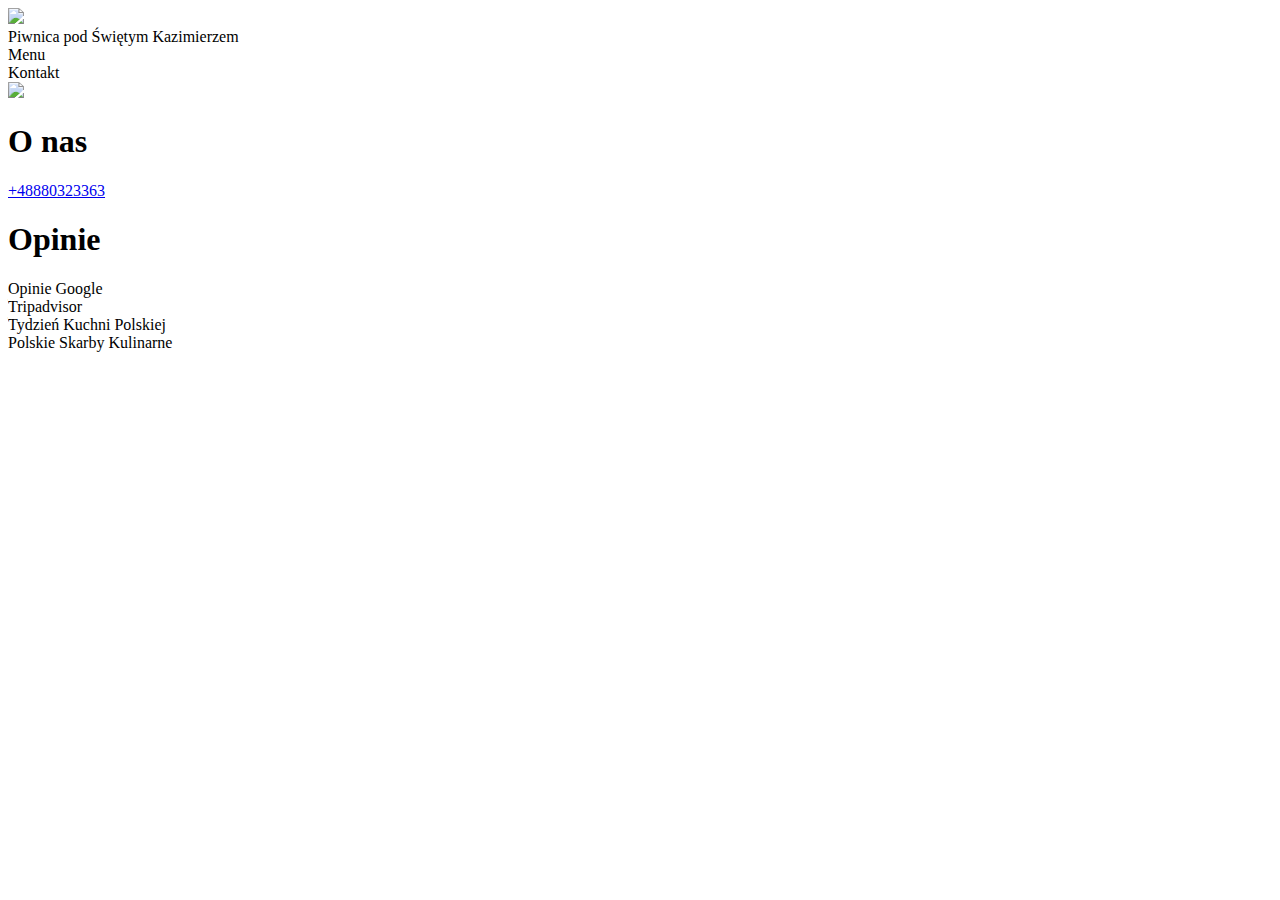
==== public-html/Kontakt/index.html @ 4cba8922 "temp" ====
<!DOCTYPE html>
<html>
  <head>
    <meta
      name="viewport"
      content="width=device-width, initial-scale=1.0"
      charset="UTF-8"
    />

    <meta charset="utf-8" />
    <meta name="phone" content="+48880323363" />
    <meta name="email" content="zamosckazimierz@gmail.com" />
    <meta name="address" content="Rynek Wielki 6 i 8, 22-400 Zamość, Polska" />
    <meta name="geo.placename" content="Zamość" />
    <meta name="geo.region" content="PL" />
    <meta name="geo.position" content="50.716703;23.2533671" />
    <meta name="ICBM" content="50.716703, 23.2533671" />
    <meta
      property="restaurant:contact_info:street_address"
      content="Rynek Wielki 6 i 8"
    />
    <meta property="restaurant:contact_info:postal_code" content="22-400" />
    <meta property="restaurant:contact_info:country_name" content="Polska" />
    <meta
      property="restaurant:contact_info:email"
      content="zamosckazimierz@gmail.com"
    />
    <meta
      property="restaurant:contact_info:phone_number"
      content="+48880323363"
    />
    <meta property="place:location:latitude" content="50.716703" />
    <meta property="place:location:longitude" content="23.2533671" />
    <title>Piwnica pod Świętym Kazimierzem</title>
    <link rel="stylesheet" href="strona.css" />
    <link rel="icon" type="image/x-icon" href="ikona kwadrat.png" />
  </head>

  <body>
    <div id="Topbar">
      <div class="Internal">
        <div id="mainButton" class="button">
          <div class="Internal">
            <img src="ikona.png" />
            <div>Piwnica pod Świętym Kazimierzem</div>
          </div>
        </div>
        <div id="rightButtons">
          <div id="foodButton" class="button">
            <div class="Internal">Menu</div>
          </div>
          <div id="contactButton" class="button">
            <div class="Internal">Kontakt</div>
          </div>
        </div>
        <div id="hamburger" class="button">
          <div class="Internal">
            <img src="hamburger icon.png" />
          </div>
        </div>
      </div>
    </div>
    </div>
    <div id="MainContainer">
      <h1>O nas</h1>
      <a href="tel:+48880323363" data-contact-link="phone"> +48880323363</a>
      <h1>Opinie</h1>
      <div id="Google" class="button">Opinie Google</div>
      <div id="Tripadvisor" class="button">Tripadvisor</div>
      <div id="TKP" class="button">Tydzień Kuchni Polskiej</div>
      <div id="PSK" class="button">Polskie Skarby Kulinarne</div>
    </div>
    <script src="strona.js"></script>
  </body>
</html>
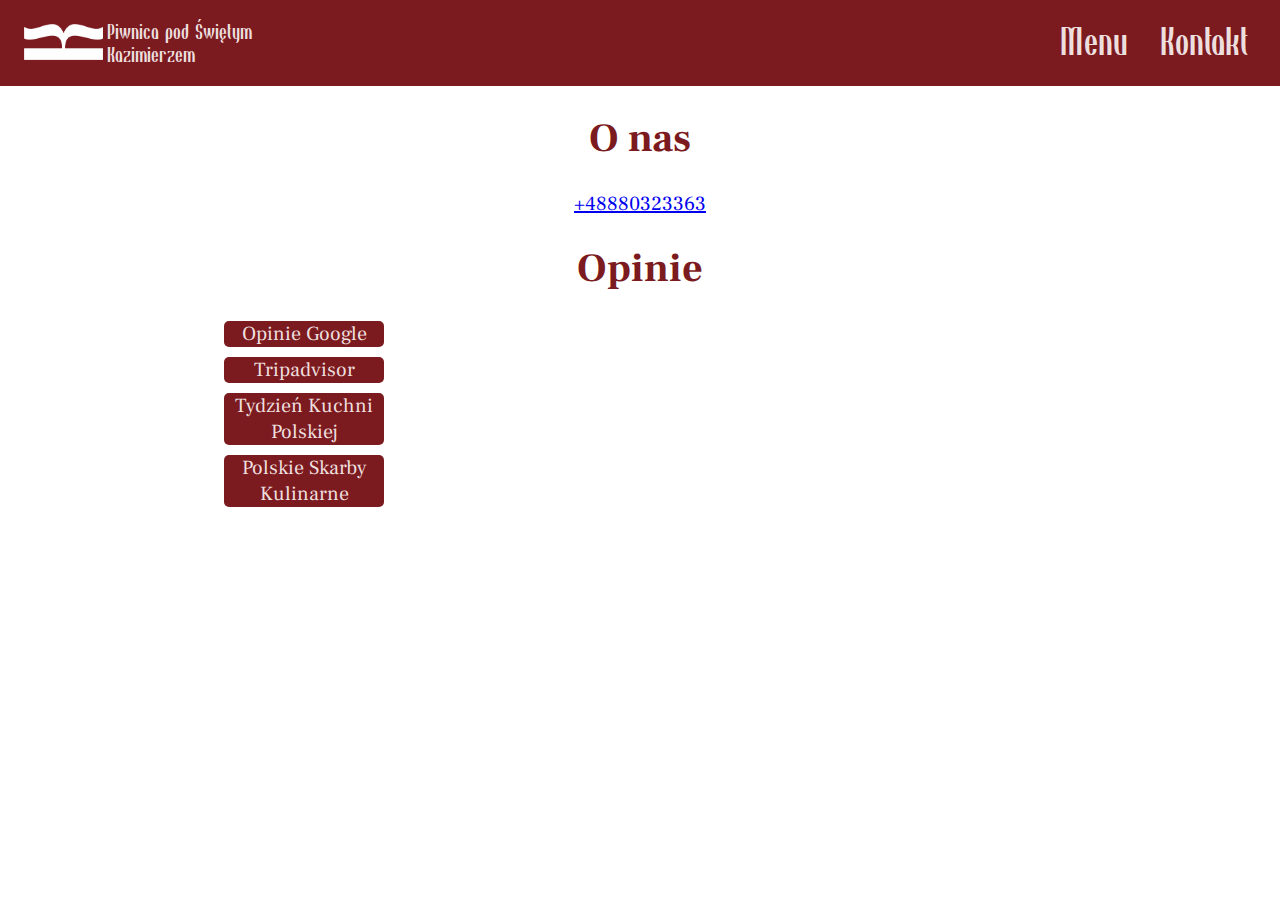
==== commit b05a5959: "updated links" ====
--- a/public-html/Kontakt/index.html
+++ b/public-html/Kontakt/index.html
@@ -1,6 +1,7 @@
 <!DOCTYPE html>
 <html>
   <head>
+    <base href="..\Assets\">
     <meta
       name="viewport"
       content="width=device-width, initial-scale=1.0"
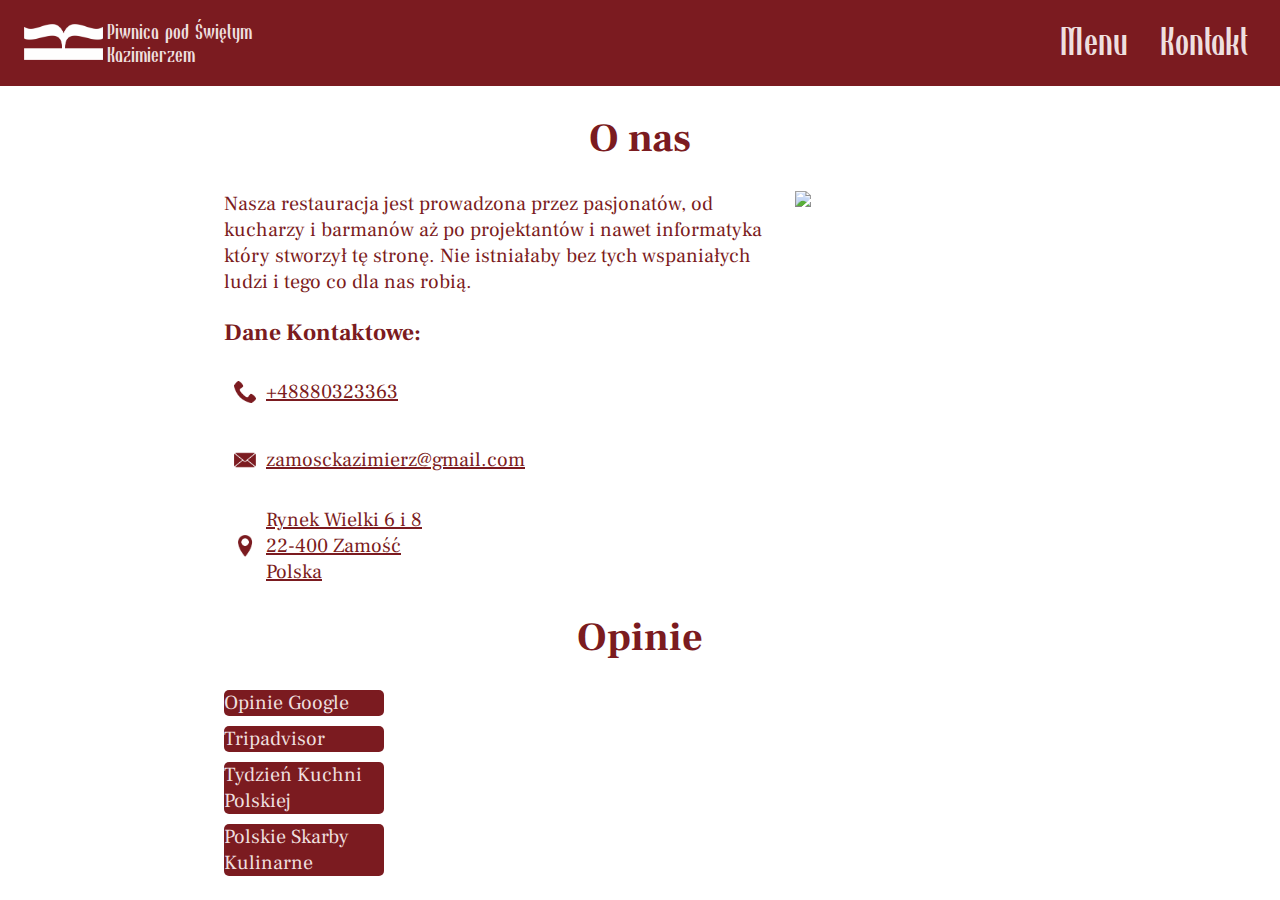
==== commit 928e74d1: "update" ====
--- a/public-html/Kontakt/index.html
+++ b/public-html/Kontakt/index.html
@@ -1,7 +1,7 @@
 <!DOCTYPE html>
 <html>
   <head>
-    <base href="..\Assets\">
+    <base href="..\Assets\" />
     <meta
       name="viewport"
       content="width=device-width, initial-scale=1.0"
@@ -61,10 +61,32 @@
         </div>
       </div>
     </div>
-    </div>
     <div id="MainContainer">
       <h1>O nas</h1>
-      <a href="tel:+48880323363" data-contact-link="phone"> +48880323363</a>
+      <div class="box">
+        <div>
+          Nasza restauracja jest prowadzona przez pasjonatów, od kucharzy i
+          barmanów aż po projektantów i nawet informatyka który stworzył tę
+          stronę. Nie istniałaby bez tych wspaniałych ludzi i tego co dla nas
+          robią.
+          <h3>Dane Kontaktowe:</h6>
+          <a href="tel:+48880323363" data-contact-link="phone"><img src="telefon ikona.png" class="ikona">+48880323363</a>
+          <br />
+          <a href="mailto:zamosckazimierz@gmail.com" data-contact-link="mail">
+            <img src="mail ikona.png" class="ikona">zamosckazimierz@gmail.com</a
+          >
+          <br />
+          <a
+            href="https://www.google.com/maps/place/Restauracja+Piwnica+pod+%C5%9Aw.+Kazimierzem/@50.7167165,23.2506477,17z/data=!3m1!4b1!4m6!3m5!1s0x47236700eb378b11:0xbd66a50a817ab120!8m2!3d50.7167165!4d23.2532226!16s%2Fg%2F11hld850tm?entry=ttu&g_ep=EgoyMDI0MTExMS4wIKXMDSoASAFQAw%3D%3D"
+          >
+          <img src="address ikona.png" class="ikona">
+            Rynek Wielki 6 i 8 <br />
+            22-400 Zamość <br />
+            Polska</a
+          >
+        </div>
+        <img src="Pasjonat.png">
+      </div>
       <h1>Opinie</h1>
       <div id="Google" class="button">Opinie Google</div>
       <div id="Tripadvisor" class="button">Tripadvisor</div>
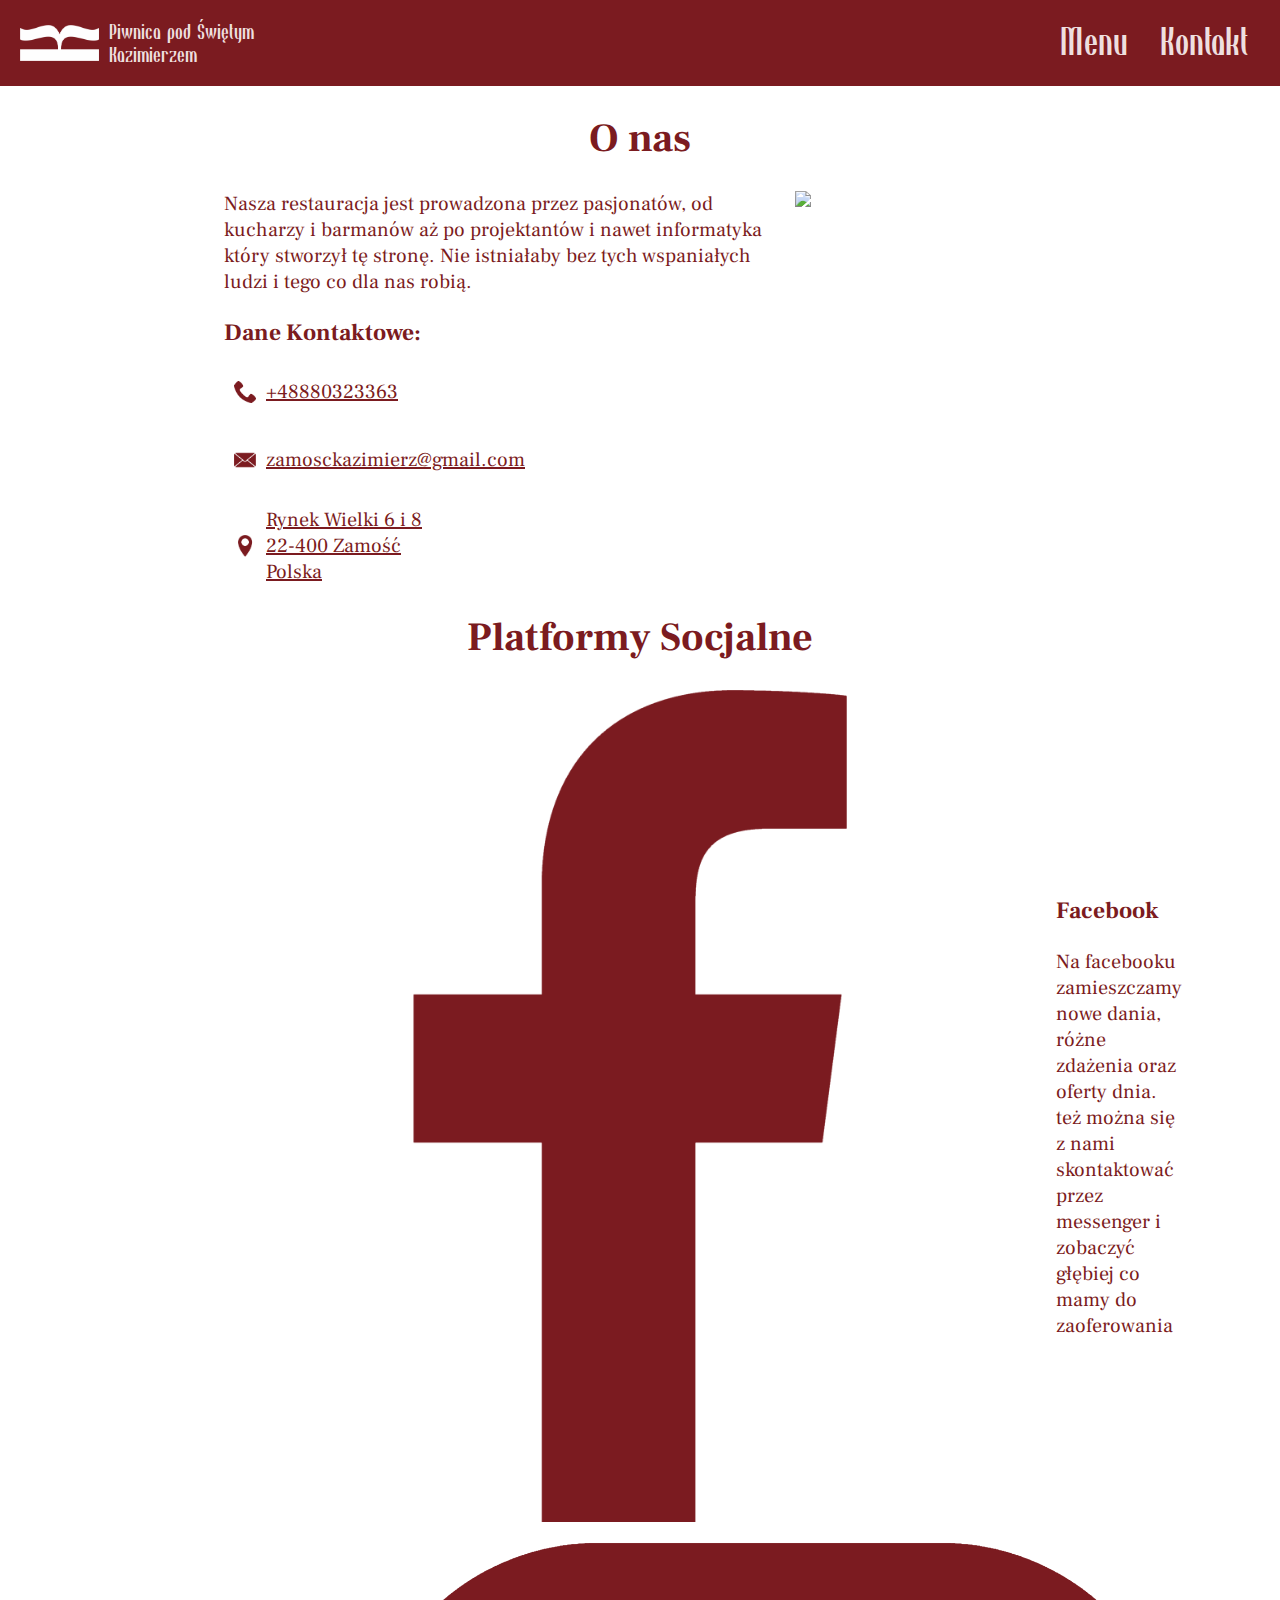
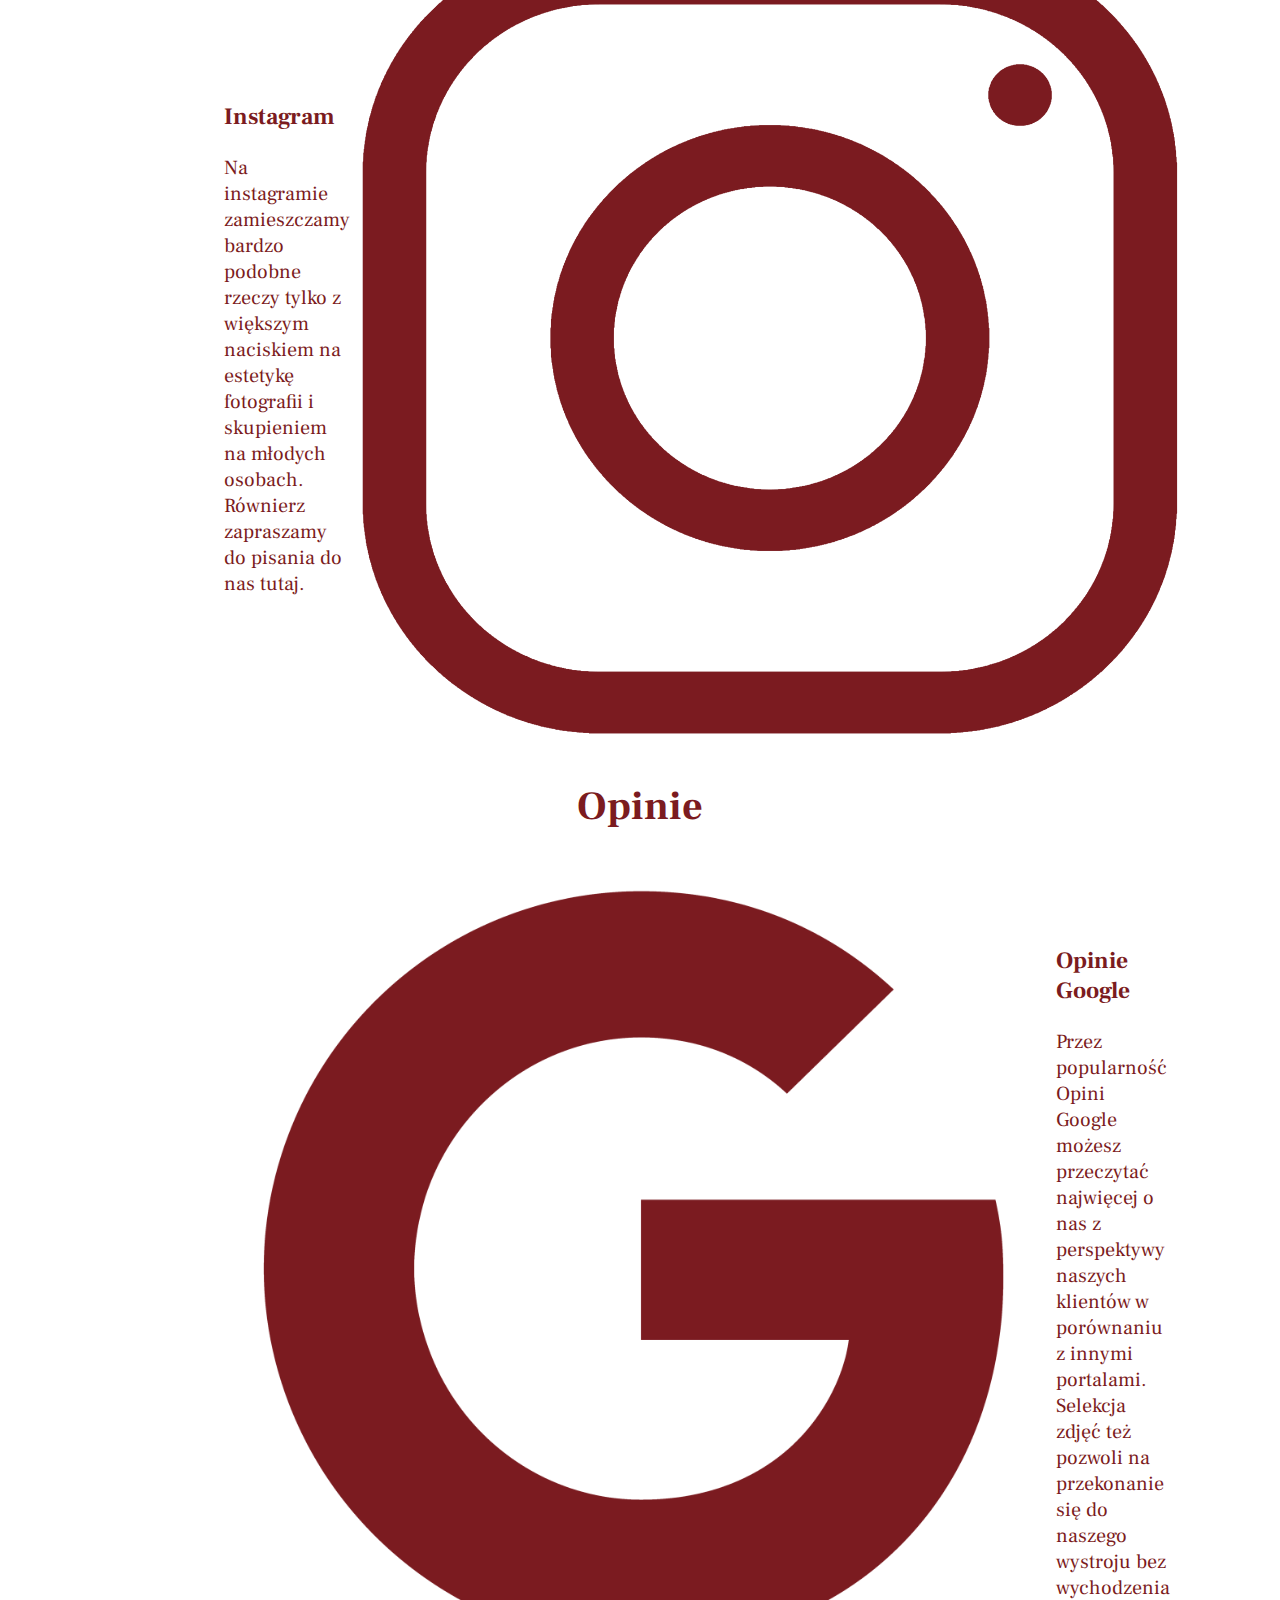
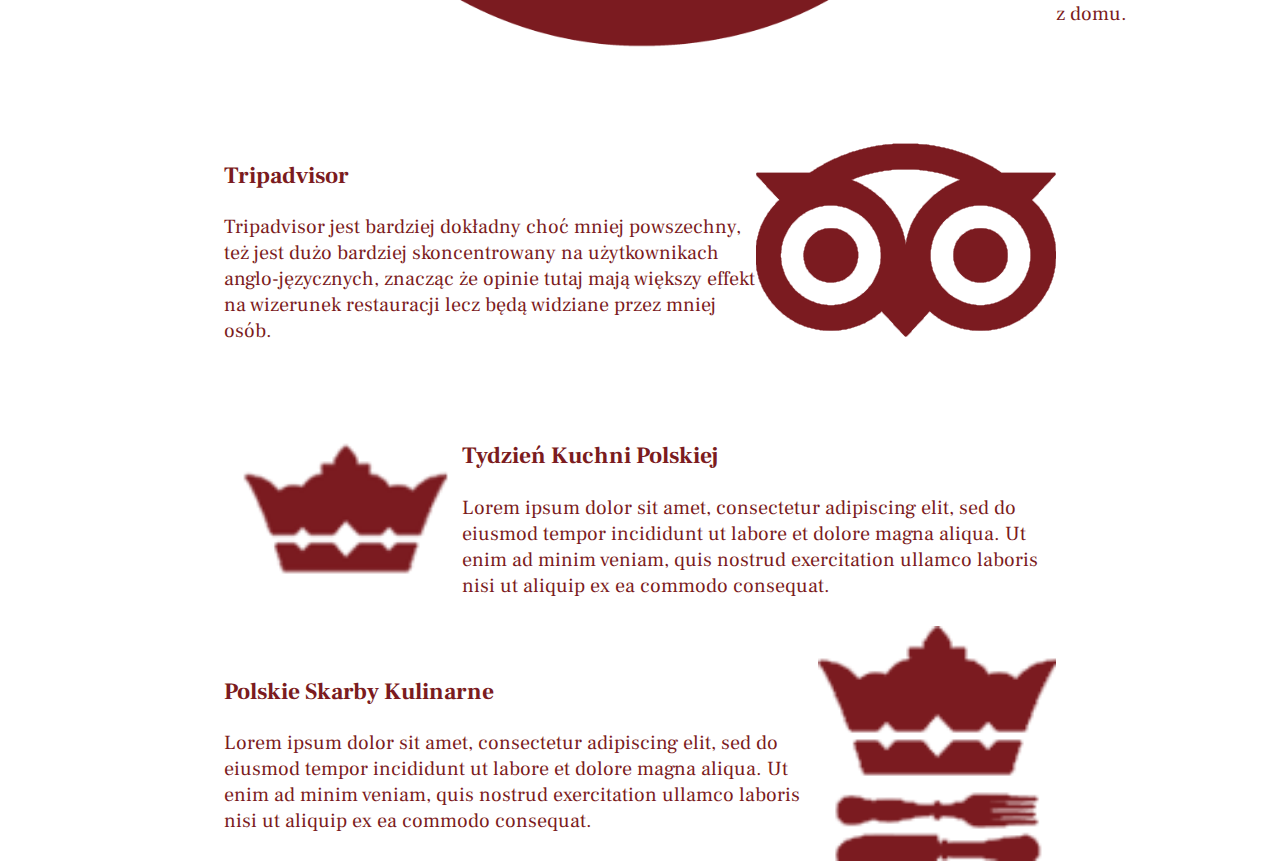
==== commit fd8af2fc: "contact page" ====
--- a/public-html/Kontakt/index.html
+++ b/public-html/Kontakt/index.html
@@ -69,29 +69,107 @@
           barmanów aż po projektantów i nawet informatyka który stworzył tę
           stronę. Nie istniałaby bez tych wspaniałych ludzi i tego co dla nas
           robią.
-          <h3>Dane Kontaktowe:</h6>
-          <a href="tel:+48880323363" data-contact-link="phone"><img src="telefon ikona.png" class="ikona">+48880323363</a>
+          <h3>Dane Kontaktowe:</h3>
+          <a href="tel:+48880323363" data-contact-link="phone"
+            ><img src="telefon ikona.png" class="ikona" />+48880323363</a
+          >
           <br />
           <a href="mailto:zamosckazimierz@gmail.com" data-contact-link="mail">
-            <img src="mail ikona.png" class="ikona">zamosckazimierz@gmail.com</a
+            <img
+              src="mail ikona.png"
+              class="ikona"
+            />zamosckazimierz@gmail.com</a
           >
           <br />
           <a
             href="https://www.google.com/maps/place/Restauracja+Piwnica+pod+%C5%9Aw.+Kazimierzem/@50.7167165,23.2506477,17z/data=!3m1!4b1!4m6!3m5!1s0x47236700eb378b11:0xbd66a50a817ab120!8m2!3d50.7167165!4d23.2532226!16s%2Fg%2F11hld850tm?entry=ttu&g_ep=EgoyMDI0MTExMS4wIKXMDSoASAFQAw%3D%3D"
           >
-          <img src="address ikona.png" class="ikona">
+            <img src="address ikona.png" class="ikona" />
             Rynek Wielki 6 i 8 <br />
             22-400 Zamość <br />
             Polska</a
           >
         </div>
-        <img src="Pasjonat.png">
+        <img src="Pasjonat.png" />
       </div>
+      <h1>Platformy Socjalne</h1>
+      <a
+        href="https://www.facebook.com/piwnicapodswkazimierzem"
+        class="bareLink box"
+      >
+        <img src="facebook ikona.png" />
+        <div>
+          <h3>Facebook</h3>
+          Na facebooku zamieszczamy nowe dania, różne zdażenia oraz oferty dnia.
+          też można się z nami skontaktować przez messenger i zobaczyć głębiej
+          co mamy do zaoferowania
+        </div>
+      </a>
+      <a
+        href="https://www.instagram.com/pod.sw.kazimierzem/"
+        class="bareLink box"
+      >
+        <div>
+          <h3>Instagram</h3>
+          Na instagramie zamieszczamy bardzo podobne rzeczy tylko z większym
+          naciskiem na estetykę fotografii i skupieniem na młodych osobach.
+          Równierz zapraszamy do pisania do nas tutaj.
+        </div>
+        <img src="instagram ikona.png" />
+      </a>
       <h1>Opinie</h1>
-      <div id="Google" class="button">Opinie Google</div>
-      <div id="Tripadvisor" class="button">Tripadvisor</div>
-      <div id="TKP" class="button">Tydzień Kuchni Polskiej</div>
-      <div id="PSK" class="button">Polskie Skarby Kulinarne</div>
+      <a
+        href="https://www.google.com/maps/place/Restauracja+Piwnica+pod+%C5%9Aw.+Kazimierzem/@50.7167165,23.2532226,17z/data=!3m1!4b1!4m6!3m5!1s0x47236700eb378b11:0xbd66a50a817ab120!8m2!3d50.7167165!4d23.2532226!16s%2Fg%2F11hld850tm?entry=ttu&g_ep=EgoyMDI0MTExMS4wIKXMDSoASAFQAw%3D%3D"
+        class="bareLink box"
+      >
+        <img src="google ikona.png" />
+        <div>
+          <h3>Opinie Google</h3>
+          Przez popularność Opini Google możesz przeczytać najwięcej o nas z
+          perspektywy naszych klientów w porównaniu z innymi portalami. Selekcja
+          zdjęć też pozwoli na przekonanie się do naszego wystroju bez
+          wychodzenia z domu.
+        </div>
+      </a>
+      <a
+        href="https://www.tripadvisor.com/Restaurant_Review-g274819-d24010652-Reviews-Piwnica_pod_SW_Kazimierzem-Zamosc_Lublin_Province_Eastern_Poland.html"
+        class="bareLink box"
+      >
+        <div>
+          <h3>Tripadvisor</h3>
+          Tripadvisor jest bardziej dokładny choć mniej powszechny, też jest
+          dużo bardziej skoncentrowany na użytkownikach anglo-języcznych,
+          znacząc że opinie tutaj mają większy effekt na wizerunek restauracji
+          lecz będą widziane przez mniej osób.
+        </div>
+        <img src="tripadvisor ikona.png" />
+      </a>
+      <a
+        href="https://tydzien-kuchni-polskiej.pl/piwnica-pod-sw-kazimierze"
+        class="bareLink box"
+      >
+        <img src="tkp ikona.png" />
+        <div>
+          <h3>Tydzień Kuchni Polskiej</h3>
+          Lorem ipsum dolor sit amet, consectetur adipiscing elit, sed do
+          eiusmod tempor incididunt ut labore et dolore magna aliqua. Ut enim ad
+          minim veniam, quis nostrud exercitation ullamco laboris nisi ut
+          aliquip ex ea commodo consequat.
+        </div>
+      </a>
+      <a
+        href="https://www.polskieskarby.pl/szlak-kulinarny/lubelszczyzna/restauracja-piwnica-pod-sw-kazimierzem"
+        class="bareLink box"
+      >
+        <div>
+          <h3>Polskie Skarby Kulinarne</h3>
+          Lorem ipsum dolor sit amet, consectetur adipiscing elit, sed do
+          eiusmod tempor incididunt ut labore et dolore magna aliqua. Ut enim ad
+          minim veniam, quis nostrud exercitation ullamco laboris nisi ut
+          aliquip ex ea commodo consequat.
+        </div>
+        <img src="psk ikona.png" />
+      </a>
     </div>
     <script src="strona.js"></script>
   </body>
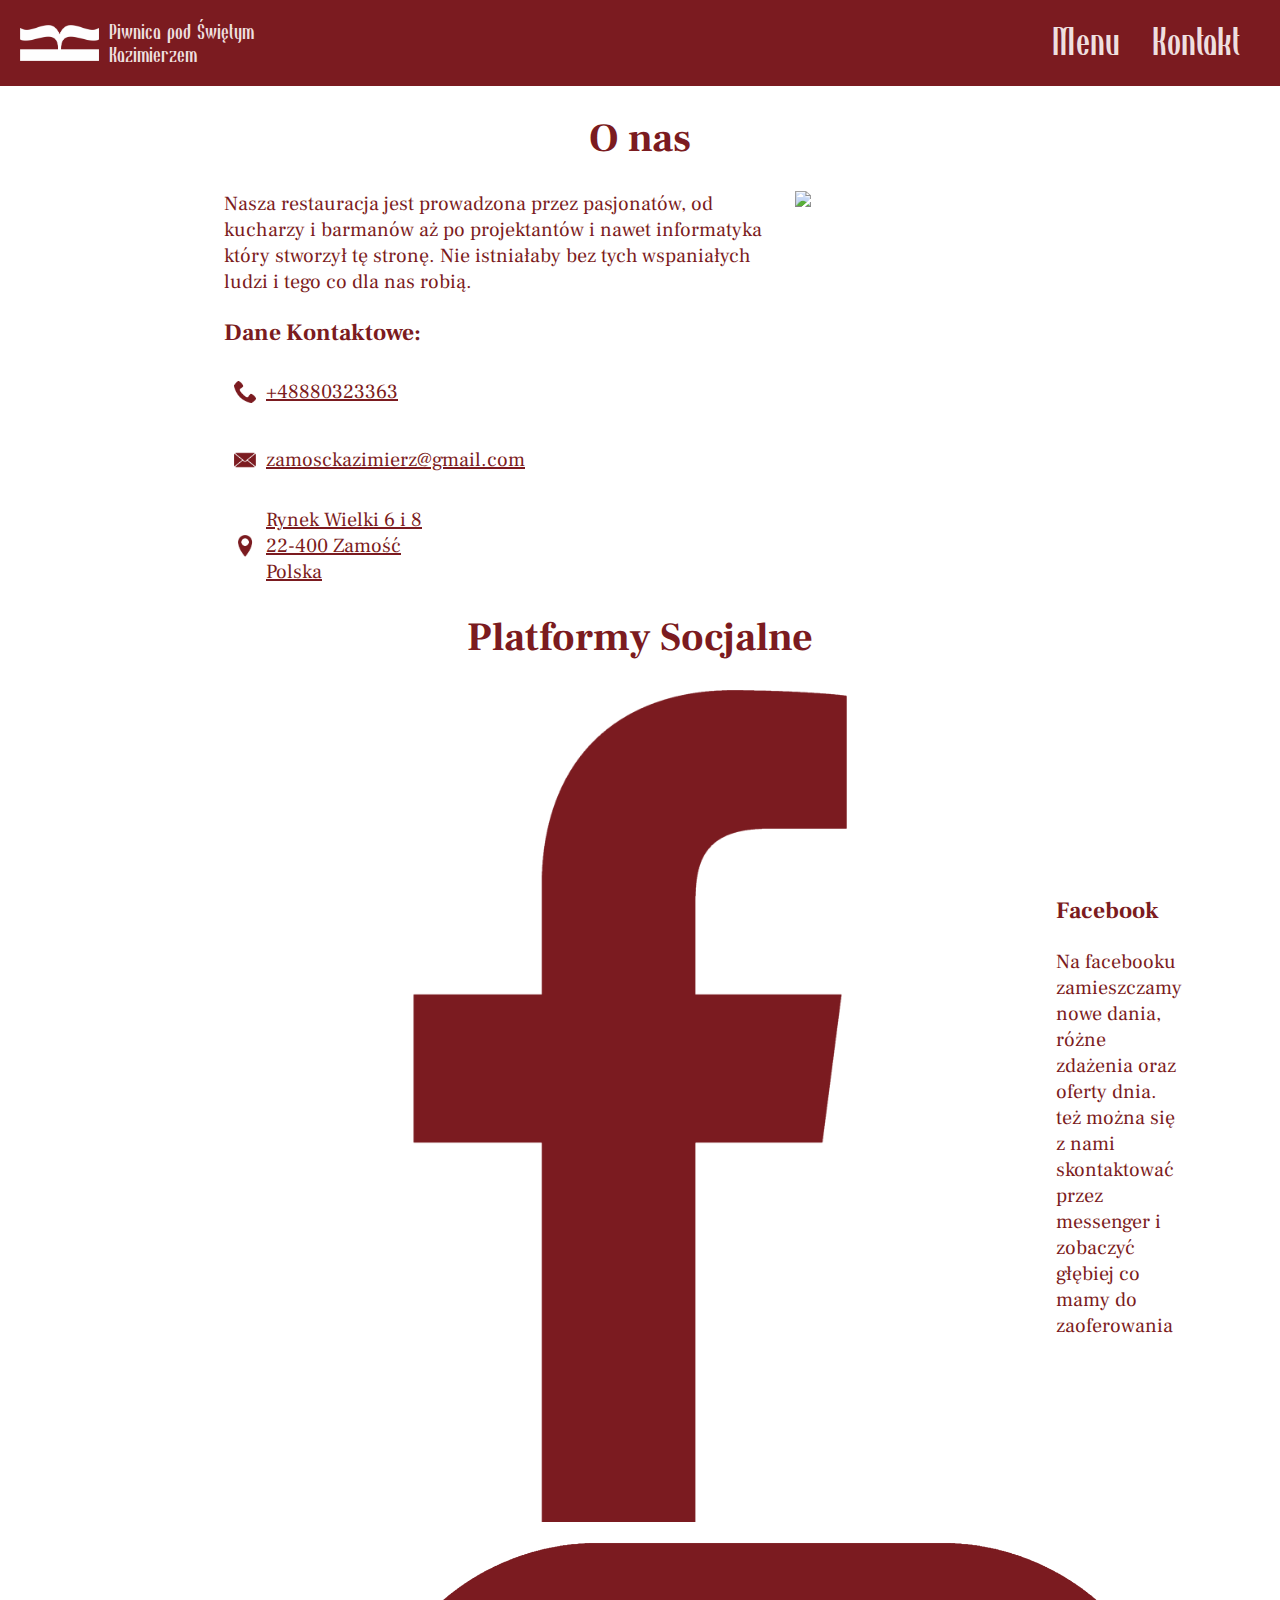
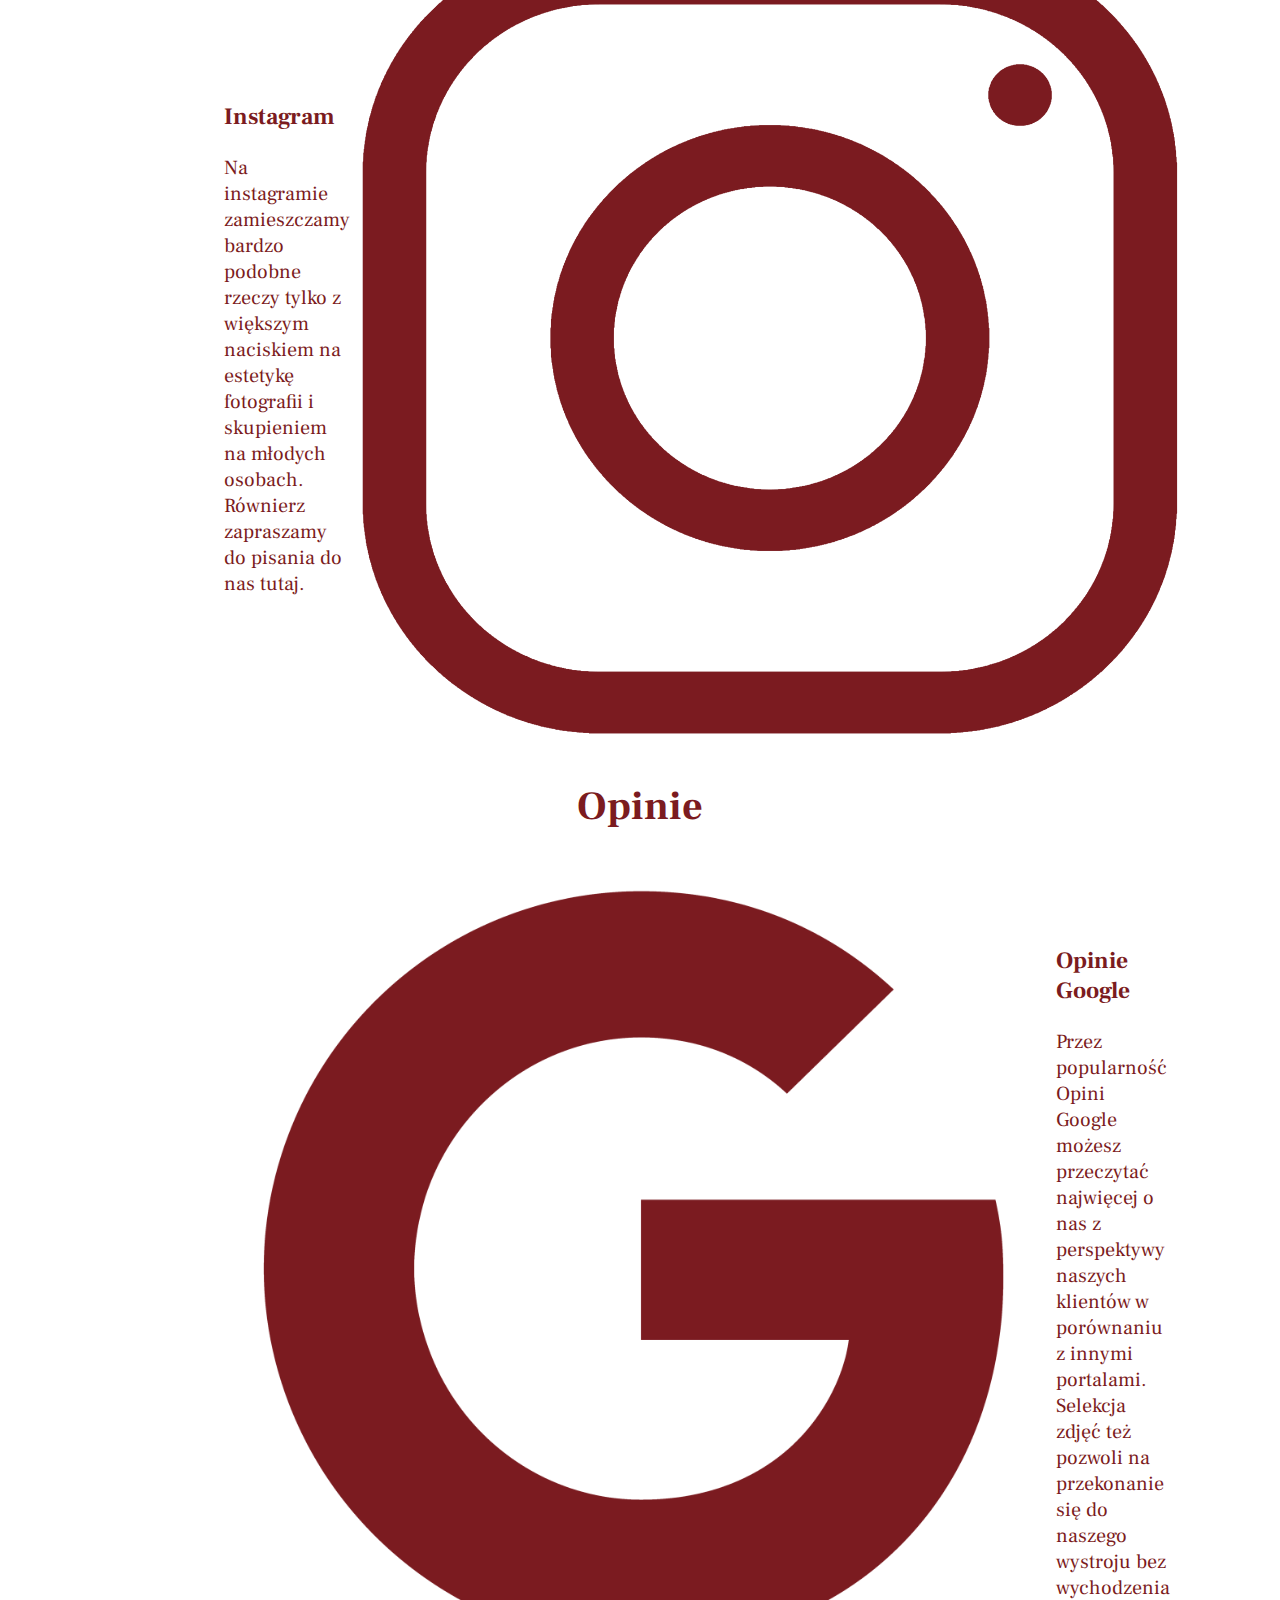
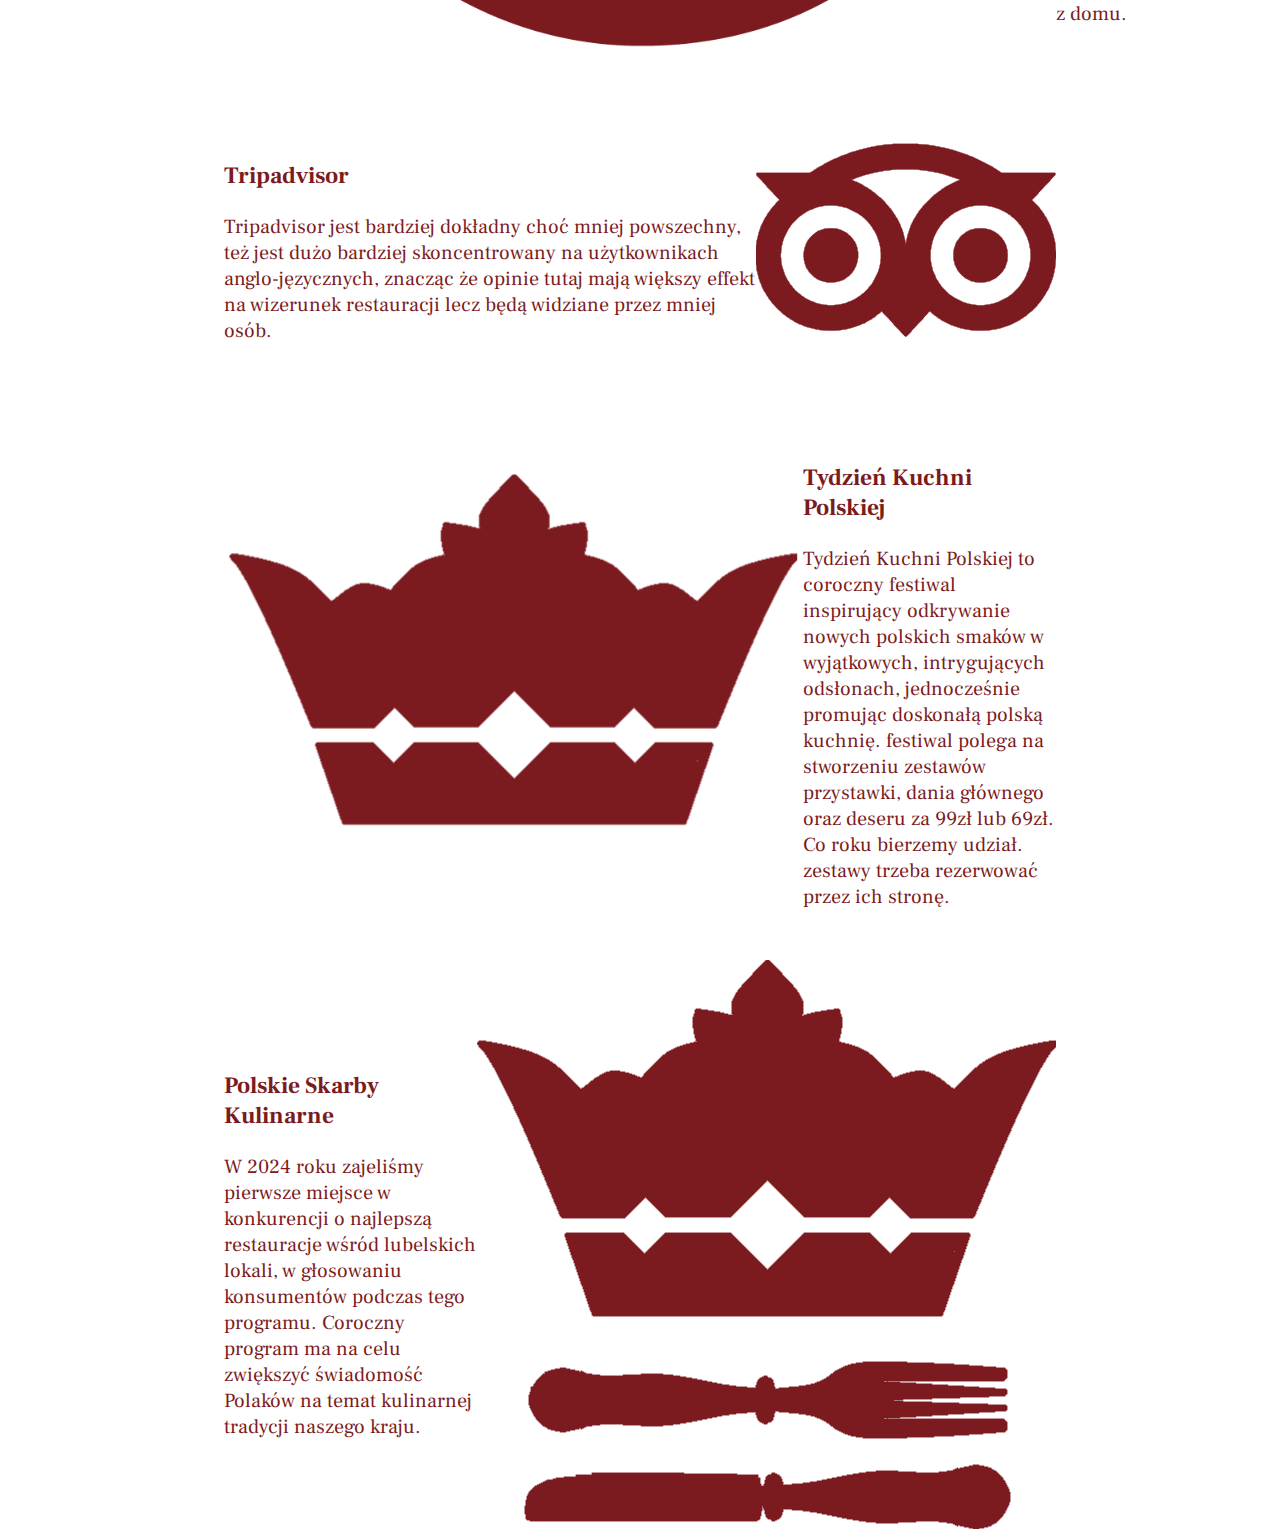
==== commit 1bb62ee3: "contact complete" ====
--- a/public-html/Kontakt/index.html
+++ b/public-html/Kontakt/index.html
@@ -151,10 +151,12 @@
         <img src="tkp ikona.png" />
         <div>
           <h3>Tydzień Kuchni Polskiej</h3>
-          Lorem ipsum dolor sit amet, consectetur adipiscing elit, sed do
-          eiusmod tempor incididunt ut labore et dolore magna aliqua. Ut enim ad
-          minim veniam, quis nostrud exercitation ullamco laboris nisi ut
-          aliquip ex ea commodo consequat.
+          Tydzień Kuchni Polskiej to coroczny festiwal inspirujący odkrywanie
+          nowych polskich smaków w wyjątkowych, intrygujących odsłonach,
+          jednocześnie promując doskonałą polską kuchnię. festiwal polega na
+          stworzeniu zestawów przystawki, dania głównego oraz deseru za 99zł lub
+          69zł. Co roku bierzemy udział. zestawy trzeba rezerwować przez ich
+          stronę.
         </div>
       </a>
       <a
@@ -163,10 +165,10 @@
       >
         <div>
           <h3>Polskie Skarby Kulinarne</h3>
-          Lorem ipsum dolor sit amet, consectetur adipiscing elit, sed do
-          eiusmod tempor incididunt ut labore et dolore magna aliqua. Ut enim ad
-          minim veniam, quis nostrud exercitation ullamco laboris nisi ut
-          aliquip ex ea commodo consequat.
+          W 2024 roku zajeliśmy pierwsze miejsce w konkurencji o najlepszą
+          restauracje wśród lubelskich lokali, w głosowaniu konsumentów podczas
+          tego programu. Coroczny program ma na celu zwiększyć świadomość
+          Polaków na temat kulinarnej tradycji naszego kraju.
         </div>
         <img src="psk ikona.png" />
       </a>
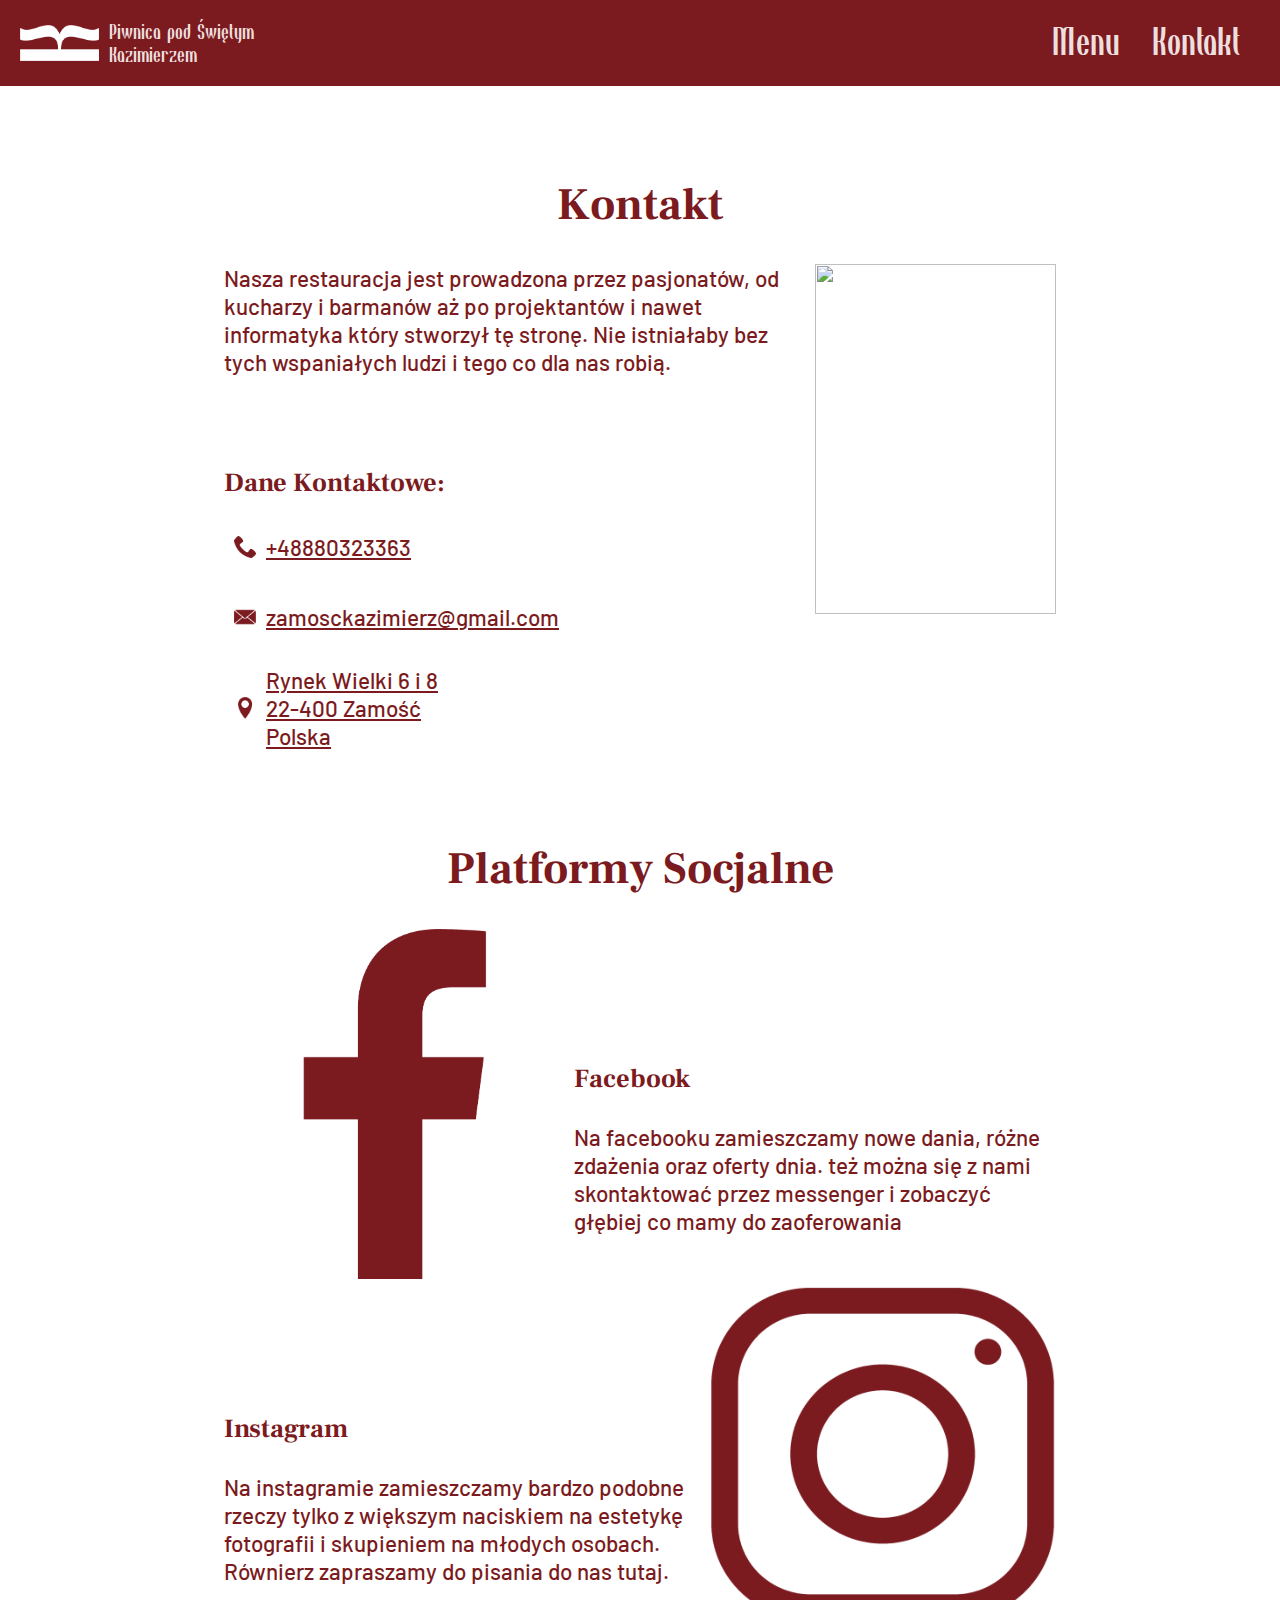
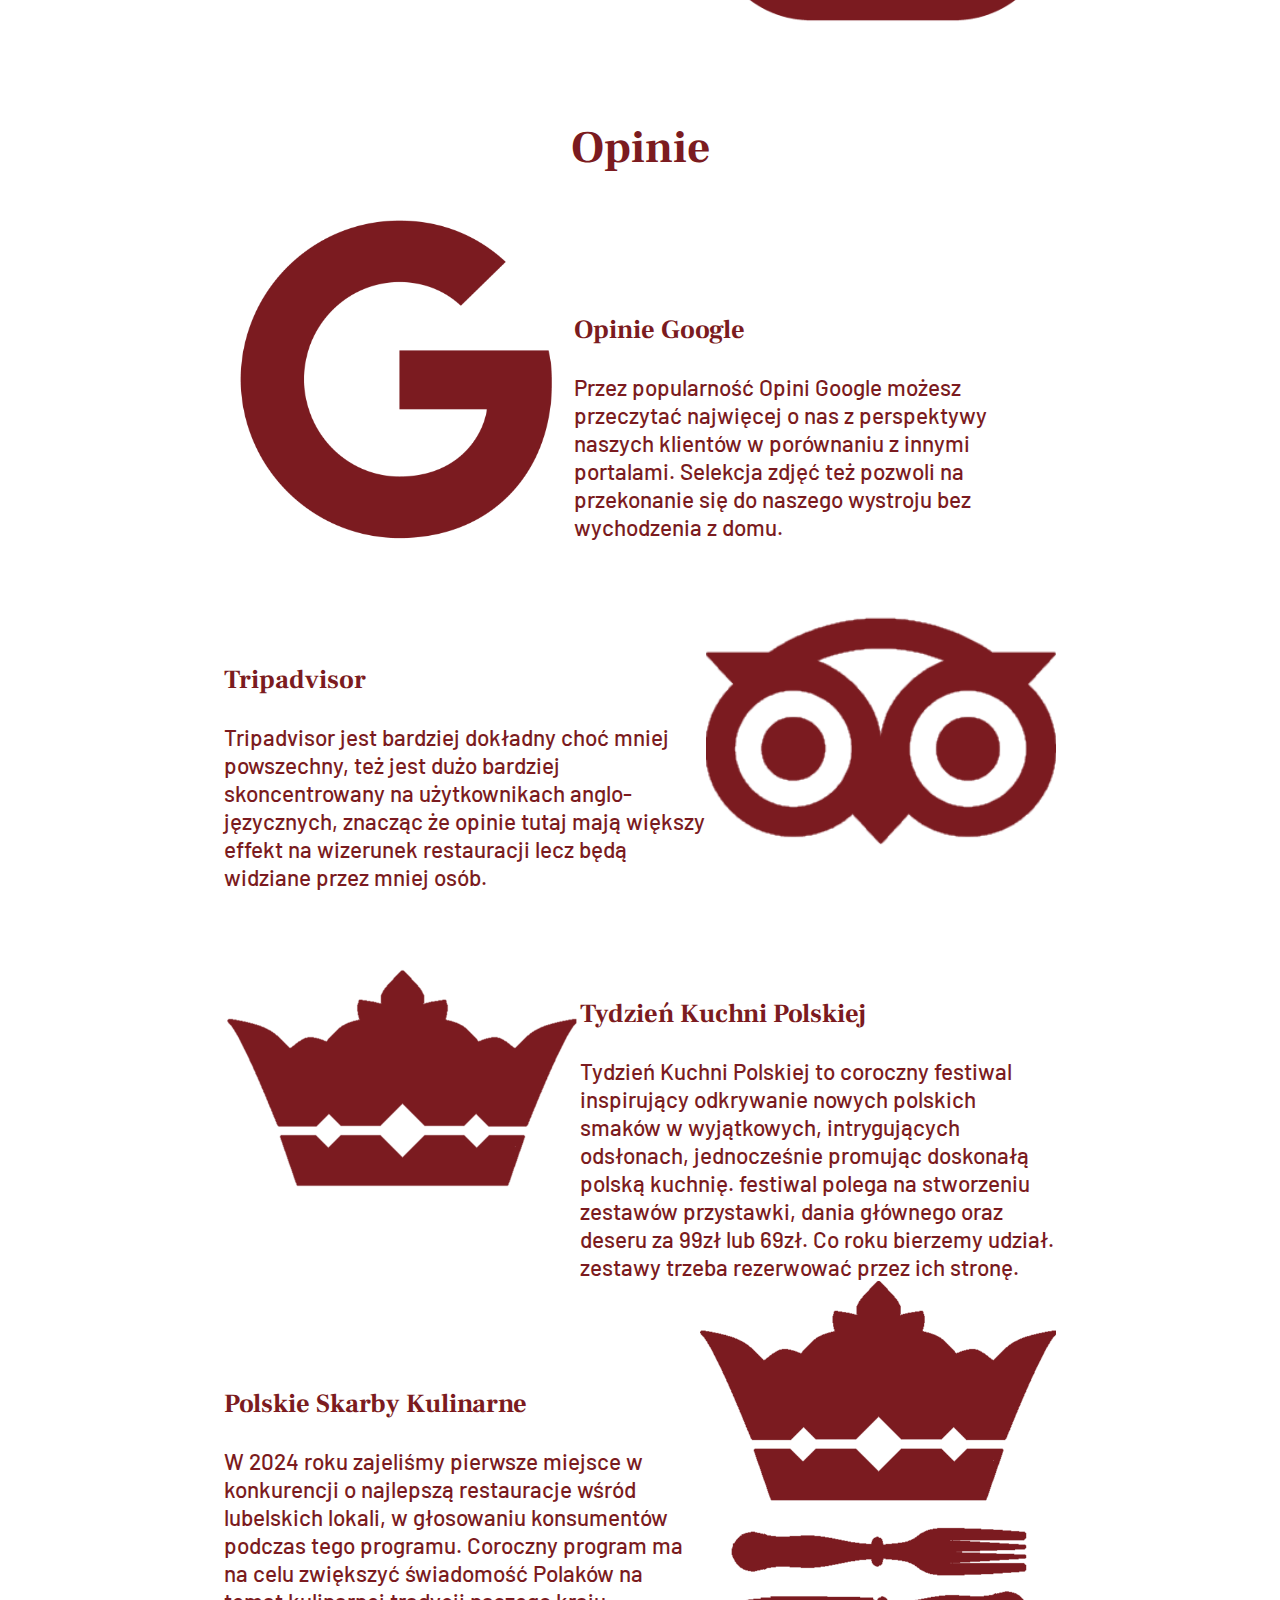
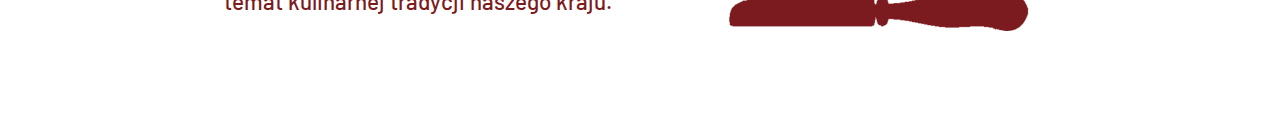
==== commit 35aeb132: "menu resize" ====
--- a/public-html/Kontakt/index.html
+++ b/public-html/Kontakt/index.html
@@ -62,7 +62,7 @@
       </div>
     </div>
     <div id="MainContainer">
-      <h1>O nas</h1>
+      <h1>Kontakt</h1>
       <div class="box">
         <div>
           Nasza restauracja jest prowadzona przez pasjonatów, od kucharzy i
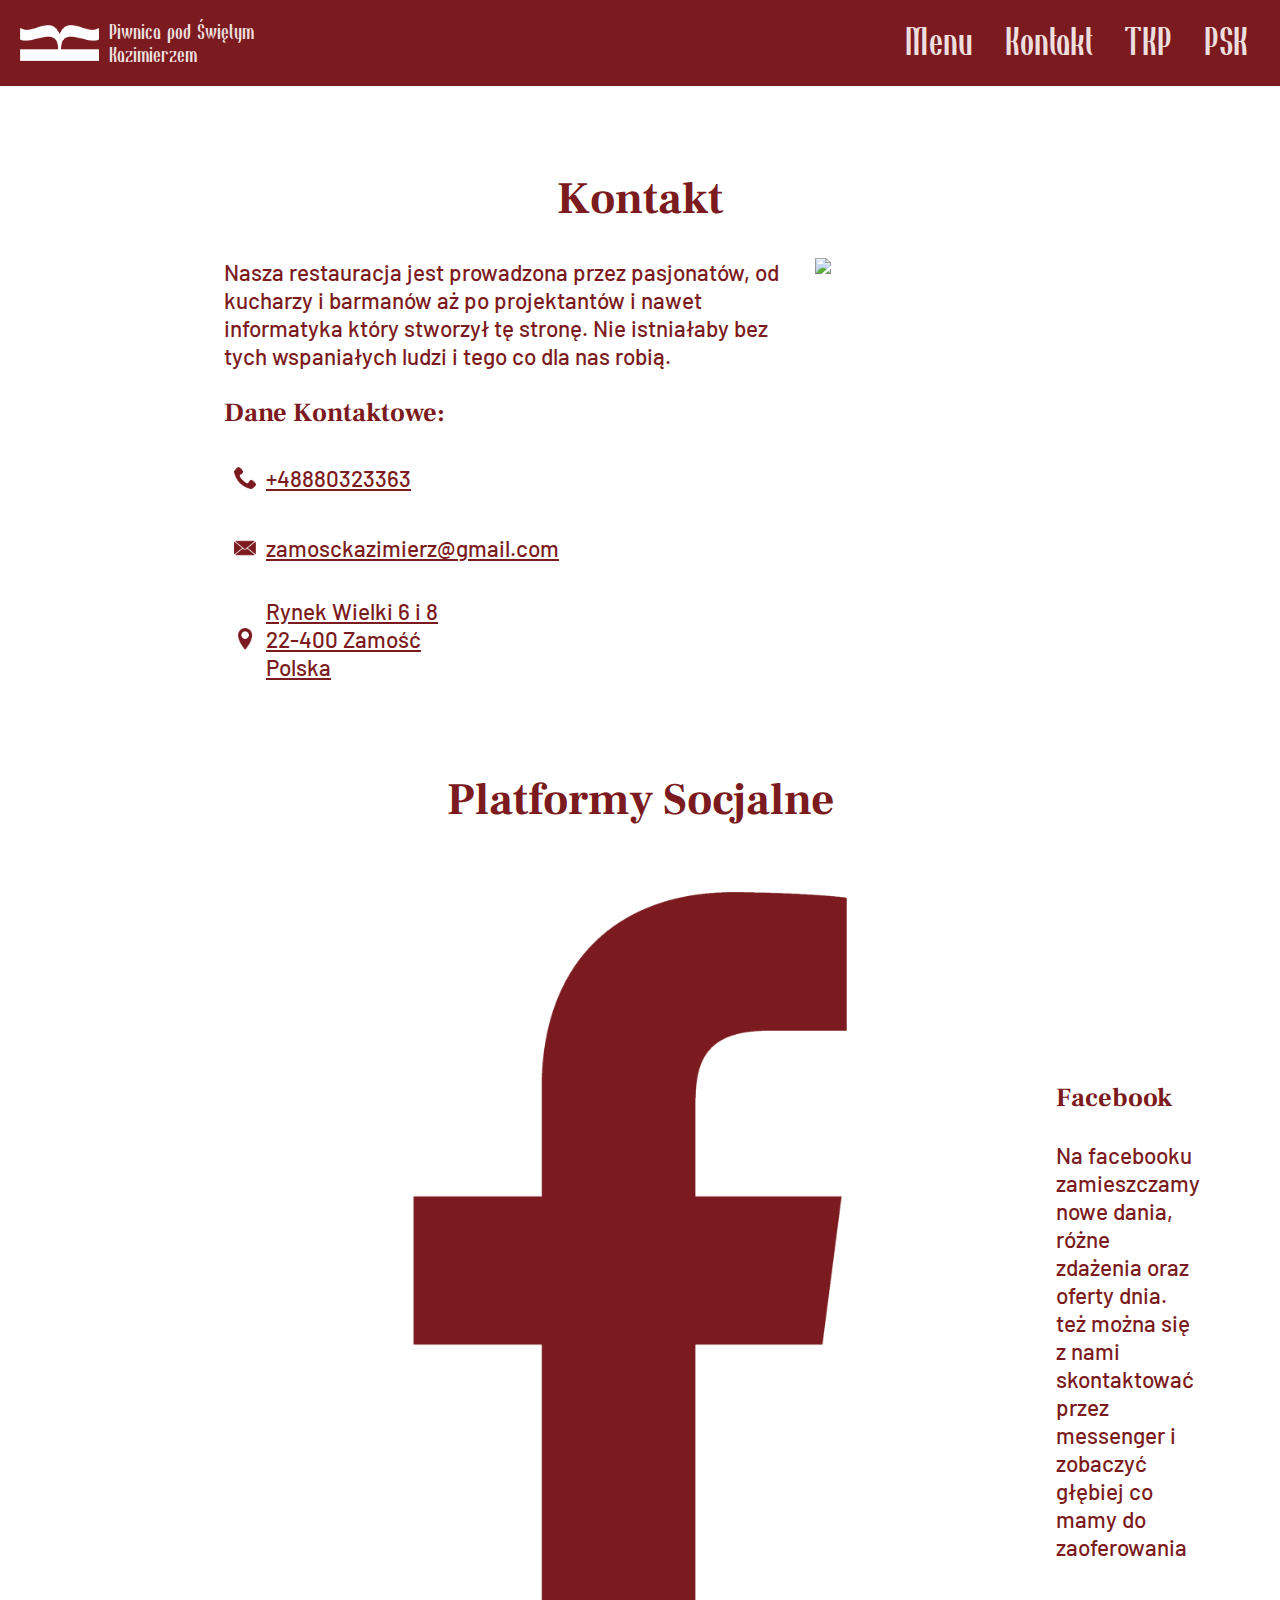
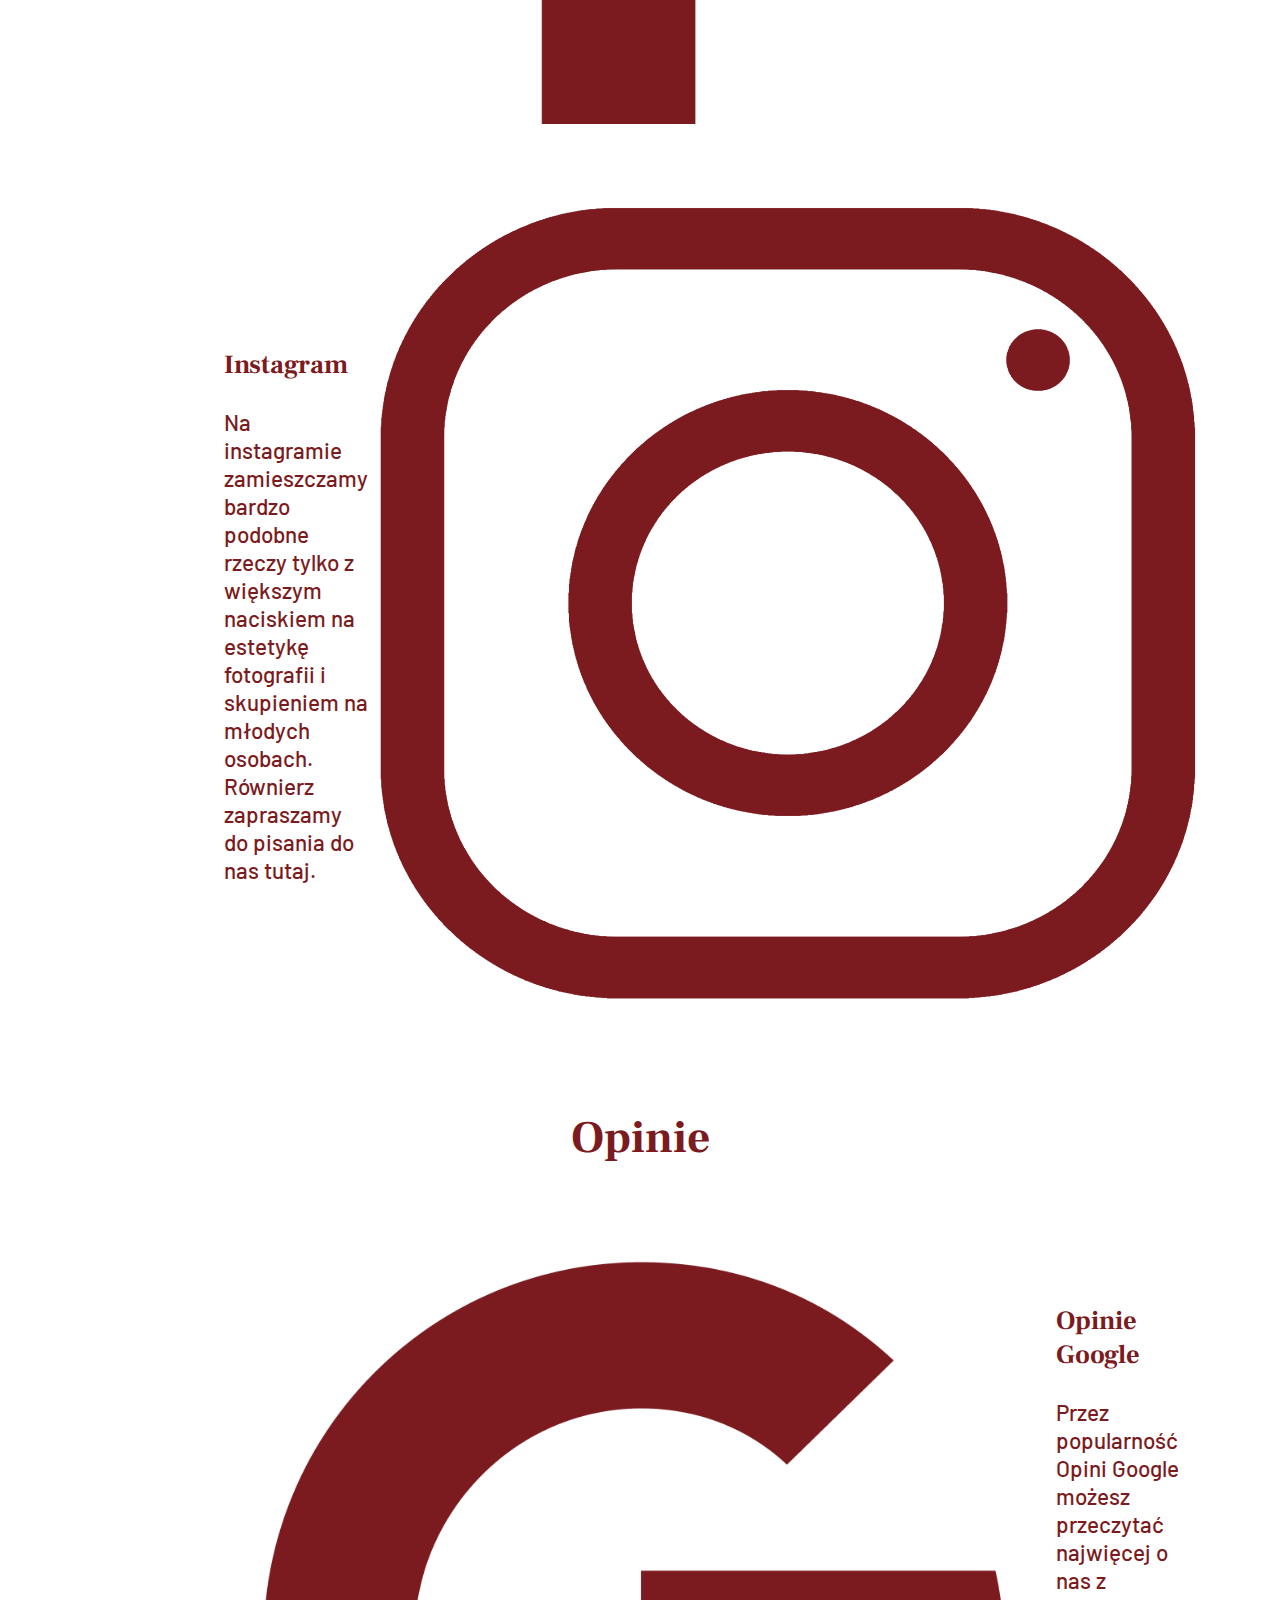
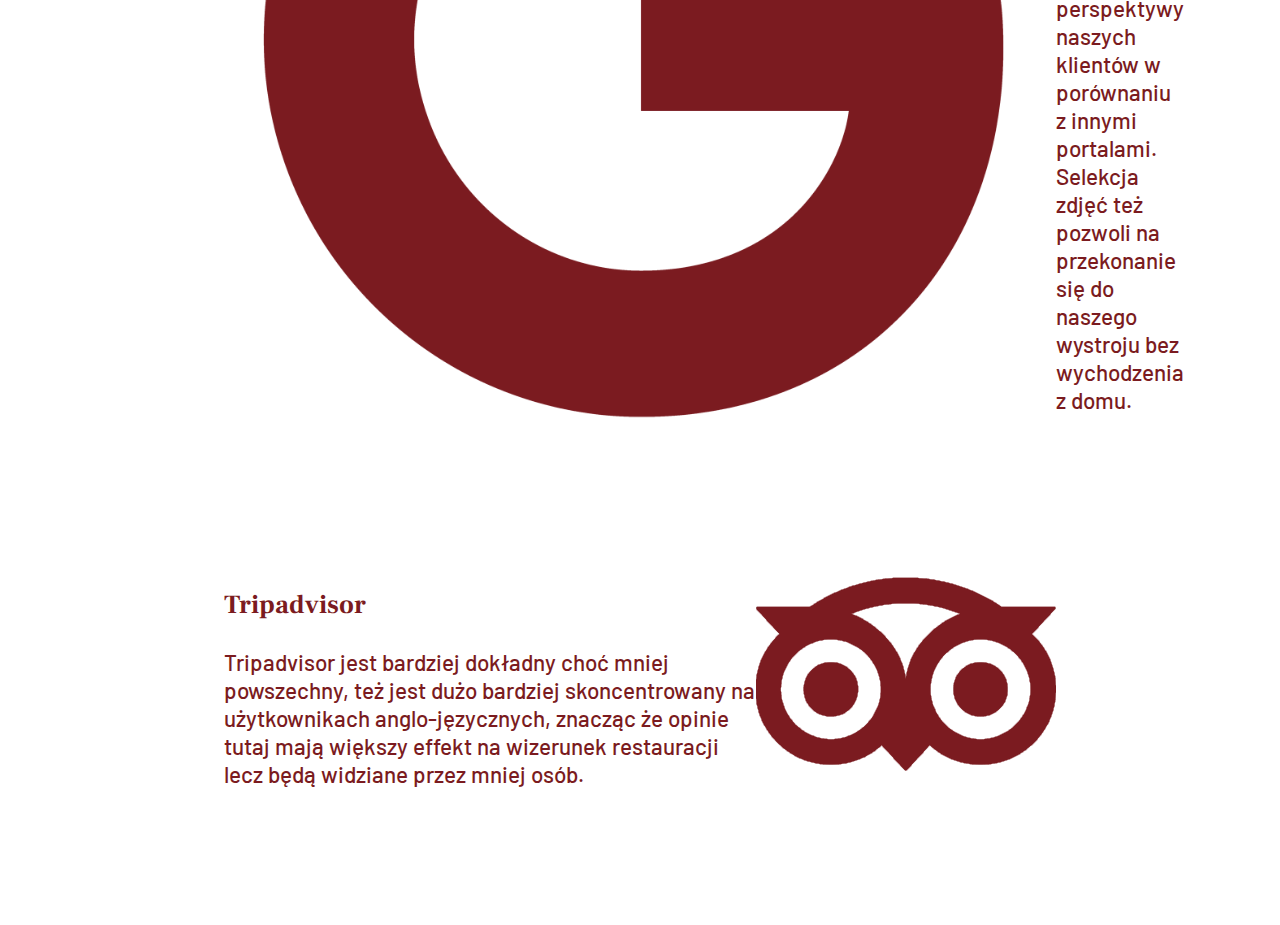
==== commit ab8de2c7: "PSK TKP breakdown" ====
--- a/public-html/Kontakt/index.html
+++ b/public-html/Kontakt/index.html
@@ -52,6 +52,12 @@
           </div>
           <div id="contactButton" class="button">
             <div class="Internal">Kontakt</div>
+          </div>
+          <div id="TKPButton" class="button">
+            <div class="Internal">TKP</div>
+          </div>
+          <div id="PSKButton" class="button">
+            <div class="Internal">PSK</div>
           </div>
         </div>
         <div id="hamburger" class="button">
@@ -144,34 +150,6 @@
         </div>
         <img src="tripadvisor ikona.png" />
       </a>
-      <a
-        href="https://tydzien-kuchni-polskiej.pl/piwnica-pod-sw-kazimierze"
-        class="bareLink box"
-      >
-        <img src="tkp ikona.png" />
-        <div>
-          <h3>Tydzień Kuchni Polskiej</h3>
-          Tydzień Kuchni Polskiej to coroczny festiwal inspirujący odkrywanie
-          nowych polskich smaków w wyjątkowych, intrygujących odsłonach,
-          jednocześnie promując doskonałą polską kuchnię. festiwal polega na
-          stworzeniu zestawów przystawki, dania głównego oraz deseru za 99zł lub
-          69zł. Co roku bierzemy udział. zestawy trzeba rezerwować przez ich
-          stronę.
-        </div>
-      </a>
-      <a
-        href="https://www.polskieskarby.pl/szlak-kulinarny/lubelszczyzna/restauracja-piwnica-pod-sw-kazimierzem"
-        class="bareLink box"
-      >
-        <div>
-          <h3>Polskie Skarby Kulinarne</h3>
-          W 2024 roku zajeliśmy pierwsze miejsce w konkurencji o najlepszą
-          restauracje wśród lubelskich lokali, w głosowaniu konsumentów podczas
-          tego programu. Coroczny program ma na celu zwiększyć świadomość
-          Polaków na temat kulinarnej tradycji naszego kraju.
-        </div>
-        <img src="psk ikona.png" />
-      </a>
     </div>
     <script src="strona.js"></script>
   </body>
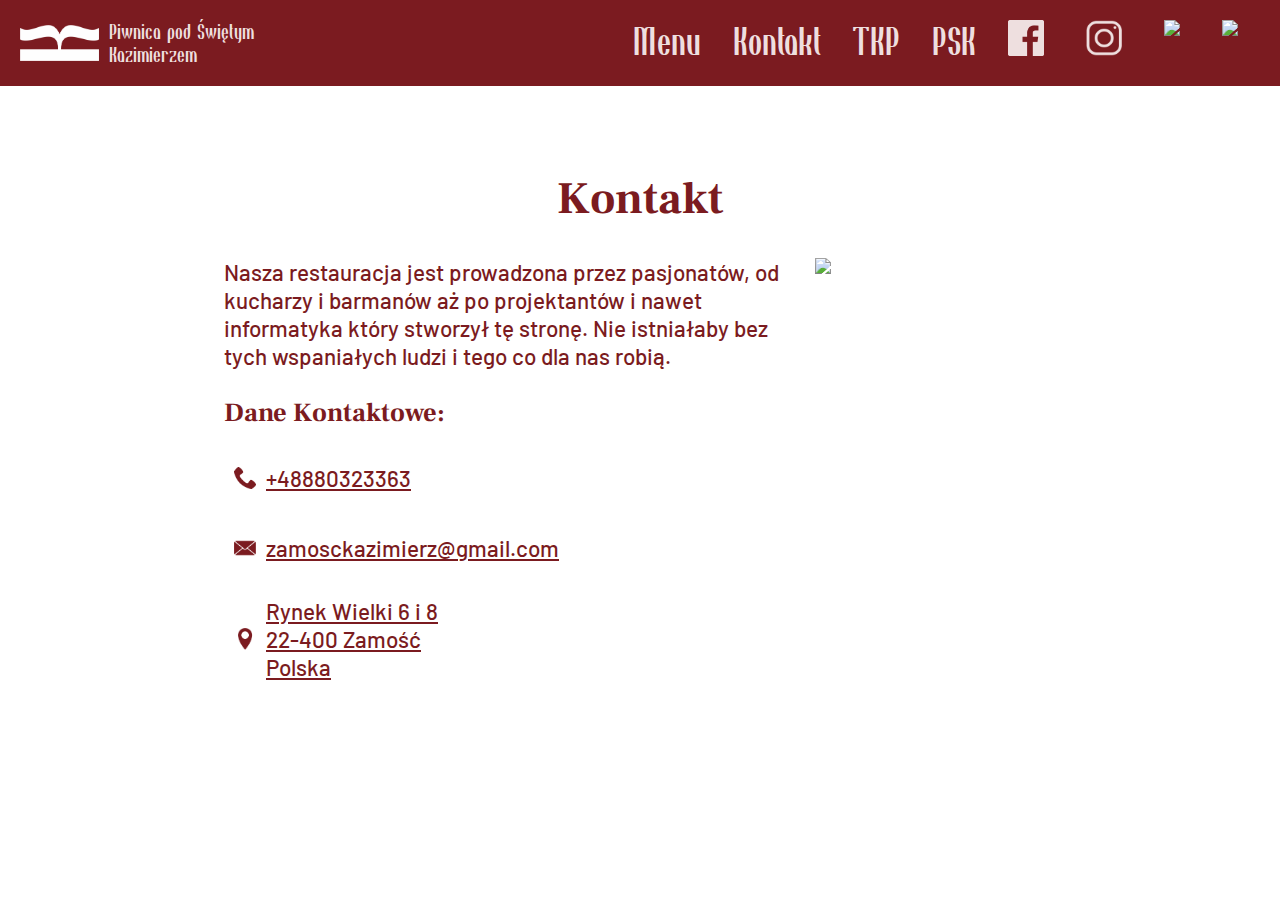
==== commit b0f311c5: "simplified socials" ====
--- a/public-html/Kontakt/index.html
+++ b/public-html/Kontakt/index.html
@@ -59,6 +59,34 @@
           <div id="PSKButton" class="button">
             <div class="Internal">PSK</div>
           </div>
+          <div id="Facebook" class="button">
+            <div class="Internal">
+              <a href="https://www.facebook.com/piwnicapodswkazimierzem">
+                <img src="facebook ikona.png" />
+              </a>
+            </div>
+          </div>
+          <div id="Instagram" class="button">
+            <div class="Internal">
+              <a href="https://www.instagram.com/pod.sw.kazimierzem/">
+                <img src="instagram ikona.png" />
+              </a>
+            </div>
+          </div>
+          <div id="Tripadvisor" class="button">
+            <div class="Internal">
+              <a href="https://www.tripadvisor.com/Restaurant_Review-g274819-d24010652-Reviews-Piwnica_pod_SW_Kazimierzem-Zamosc_Lublin_Province_Eastern_Poland.html">
+                <img src="Tripadvisor ikona.png" />
+              </a>
+            </div>
+          </div>
+          <div id="GoogleRating" class="button">
+            <div class="Internal">
+              <a href="https://www.google.com/maps/place/Restauracja+Piwnica+pod+%C5%9Aw.+Kazimierzem/@50.7167165,23.2532226,17z/data=!3m1!4b1!4m6!3m5!1s0x47236700eb378b11:0xbd66a50a817ab120!8m2!3d50.7167165!4d23.2532226!16s%2Fg%2F11hld850tm?entry=ttu&g_ep=EgoyMDI0MTExMS4wIKXMDSoASAFQAw%3D%3D">
+                <img src="Google ikona.png" />
+              </a>
+            </div>
+          </div>
         </div>
         <div id="hamburger" class="button">
           <div class="Internal">
@@ -98,58 +126,6 @@
         </div>
         <img src="Pasjonat.png" />
       </div>
-      <h1>Platformy Socjalne</h1>
-      <a
-        href="https://www.facebook.com/piwnicapodswkazimierzem"
-        class="bareLink box"
-      >
-        <img src="facebook ikona.png" />
-        <div>
-          <h3>Facebook</h3>
-          Na facebooku zamieszczamy nowe dania, różne zdażenia oraz oferty dnia.
-          też można się z nami skontaktować przez messenger i zobaczyć głębiej
-          co mamy do zaoferowania
-        </div>
-      </a>
-      <a
-        href="https://www.instagram.com/pod.sw.kazimierzem/"
-        class="bareLink box"
-      >
-        <div>
-          <h3>Instagram</h3>
-          Na instagramie zamieszczamy bardzo podobne rzeczy tylko z większym
-          naciskiem na estetykę fotografii i skupieniem na młodych osobach.
-          Równierz zapraszamy do pisania do nas tutaj.
-        </div>
-        <img src="instagram ikona.png" />
-      </a>
-      <h1>Opinie</h1>
-      <a
-        href="https://www.google.com/maps/place/Restauracja+Piwnica+pod+%C5%9Aw.+Kazimierzem/@50.7167165,23.2532226,17z/data=!3m1!4b1!4m6!3m5!1s0x47236700eb378b11:0xbd66a50a817ab120!8m2!3d50.7167165!4d23.2532226!16s%2Fg%2F11hld850tm?entry=ttu&g_ep=EgoyMDI0MTExMS4wIKXMDSoASAFQAw%3D%3D"
-        class="bareLink box"
-      >
-        <img src="google ikona.png" />
-        <div>
-          <h3>Opinie Google</h3>
-          Przez popularność Opini Google możesz przeczytać najwięcej o nas z
-          perspektywy naszych klientów w porównaniu z innymi portalami. Selekcja
-          zdjęć też pozwoli na przekonanie się do naszego wystroju bez
-          wychodzenia z domu.
-        </div>
-      </a>
-      <a
-        href="https://www.tripadvisor.com/Restaurant_Review-g274819-d24010652-Reviews-Piwnica_pod_SW_Kazimierzem-Zamosc_Lublin_Province_Eastern_Poland.html"
-        class="bareLink box"
-      >
-        <div>
-          <h3>Tripadvisor</h3>
-          Tripadvisor jest bardziej dokładny choć mniej powszechny, też jest
-          dużo bardziej skoncentrowany na użytkownikach anglo-języcznych,
-          znacząc że opinie tutaj mają większy effekt na wizerunek restauracji
-          lecz będą widziane przez mniej osób.
-        </div>
-        <img src="tripadvisor ikona.png" />
-      </a>
     </div>
     <script src="strona.js"></script>
   </body>
